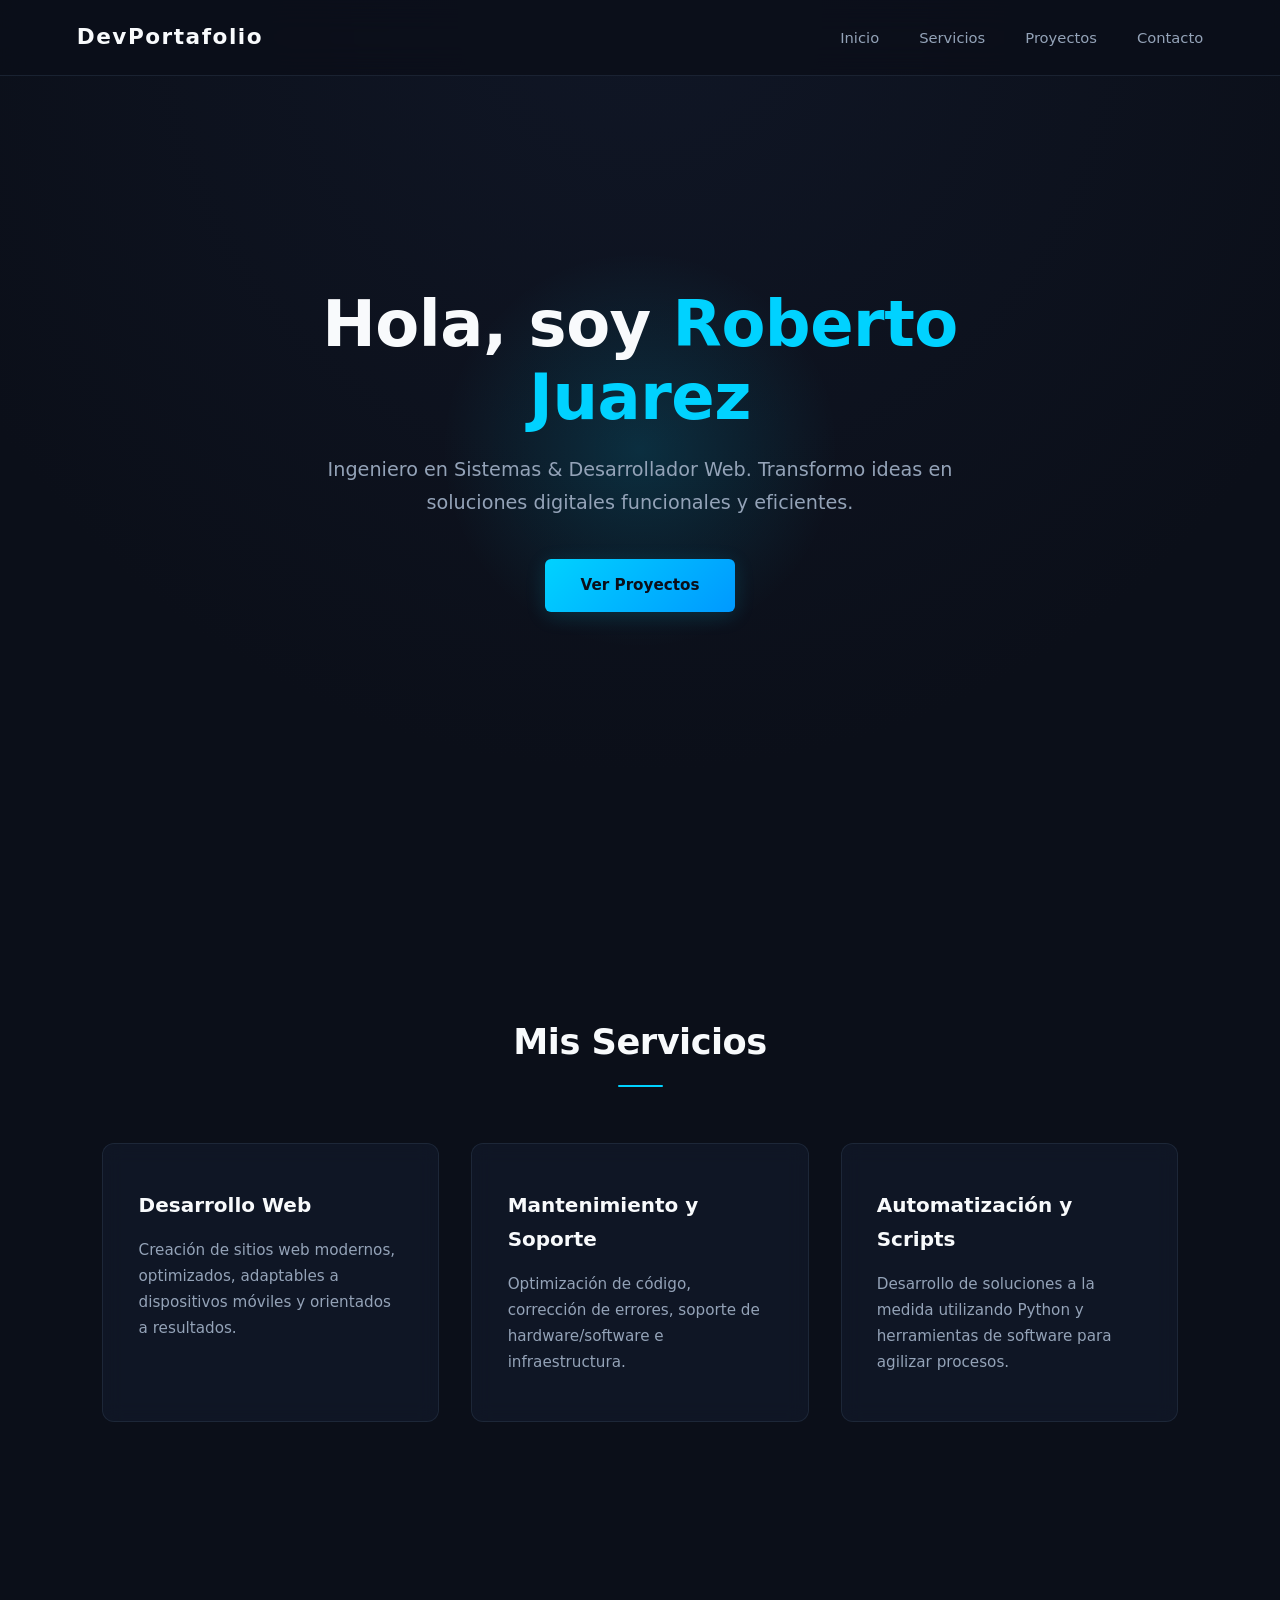
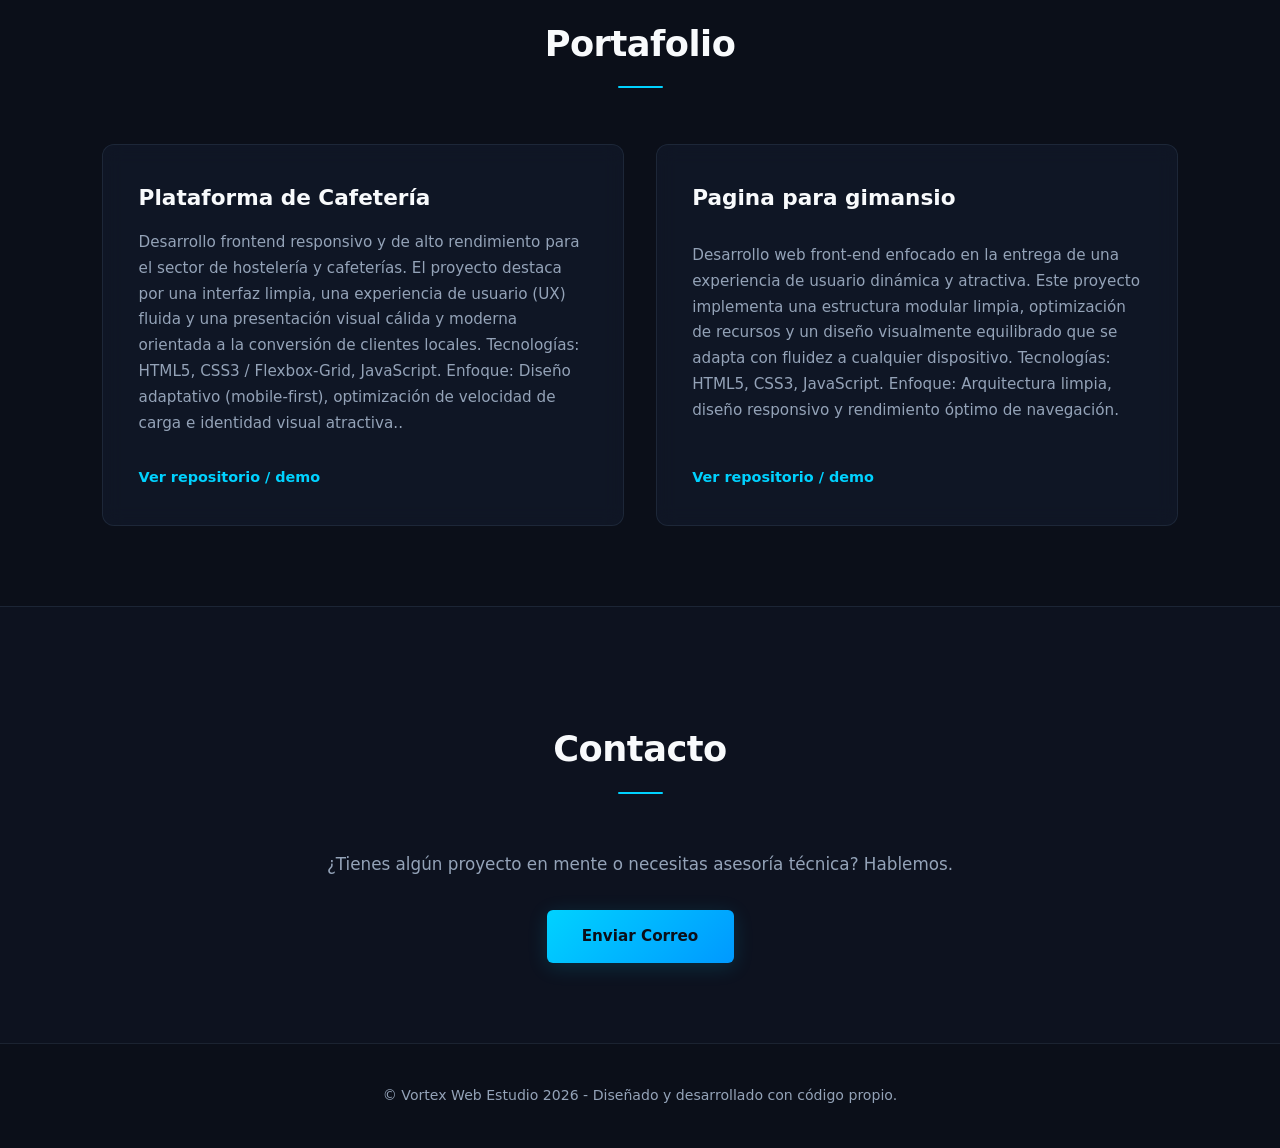
==== index.html @ 4ea83fd2 "inicio de vortex web" ====
<!DOCTYPE html>
<html lang="es">
    <head>
  <meta charset="UTF-8">
    <meta name="viewport" content="width=device-width, initial-scale=1.0">
    <meta name="description" content="Portafolio profesional y servicios de desarrollo web y soluciones tecnológicas.">
     <title> Vortex Web Estudio | Desarrollador & Servicios Web</title>  
       
     <link rel="stylesheet" href="style.css">
    </head>
    <body>
      <header>
        <div class="logo">
            <a href="#">DevPortafolio</a>
        </div>
        <nav>
            <ul>
                <li><a href="#index.html">Inicio</a></li>
                <li><a href="#servicios">Servicios</a></li>
                <li><a href="#proyectos">Proyectos</a></li>
                <li><a href="#contacto.html">Contacto</a></li>
            </ul>
        </nav>
    </header>

    <!-- 2. SECCIÓN PRINCIPAL (HERO) -->
    <section id="index.html" class="hero">
        <div class="hero-content">
            <h1>Hola, soy <span class="highlight">Roberto Juarez</span></h1>
            <p>Ingeniero en Sistemas & Desarrollador Web. Transformo ideas en soluciones digitales funcionales y eficientes.</p>
            <a href="#proyectos" class="btn">Ver Proyectos</a>
        </div>
    </section>

    <!-- 3. SECCIÓN DE SERVICIOS -->
    <section id="servicios" class="services">
        <h2>Mis Servicios</h2>
        <div class="services-grid">
            <div class="service-card">
                <h3>Desarrollo Web</h3>
                <p>Creación de sitios web modernos, optimizados, adaptables a dispositivos móviles y orientados a resultados.</p>
            </div>
            <div class="service-card">
                <h3>Mantenimiento y Soporte</h3>
                <p>Optimización de código, corrección de errores, soporte de hardware/software e infraestructura.</p>
            </div>
            <div class="service-card">
                <h3>Automatización y Scripts</h3>
                <p>Desarrollo de soluciones a la medida utilizando Python y herramientas de software para agilizar procesos.</p>
            </div>
        </div>
    </section>

    <!-- 4. SECCIÓN DE PROYECTOS / PORTAFOLIO -->
    <section id="proyectos" class="projects">
        <h2>Portafolio</h2>
        <div class="projects-grid">
            <!-- Proyecto 1 -->
            <article class="project-card">
                <h3>Plataforma de Cafetería</h3>
                <p> Desarrollo frontend responsivo y de alto rendimiento para el sector de hostelería y cafeterías. El proyecto destaca por una interfaz limpia, una experiencia de usuario (UX) fluida y una presentación visual cálida y moderna orientada a la conversión de clientes locales.

                        Tecnologías: HTML5, CSS3 / Flexbox-Grid, JavaScript.

                        Enfoque: Diseño adaptativo (mobile-first), optimización de velocidad de carga e identidad visual atractiva..</p>
                <a href="https://robertocje.github.io/cafeteria/" target="_blank">Ver repositorio / demo</a>
            </article>
            <!-- Proyecto 2 -->
            <article class="project-card">
                <h3>Pagina para gimansio</h3>
                <p>Desarrollo web front-end enfocado en la entrega de una experiencia de usuario dinámica y atractiva. Este proyecto implementa una estructura modular limpia, optimización de recursos y un diseño visualmente equilibrado que se adapta con fluidez a cualquier dispositivo.

                  Tecnologías: HTML5, CSS3, JavaScript.

                    Enfoque: Arquitectura limpia, diseño responsivo y rendimiento óptimo de navegación.</p>
                <a href="https://robertocje.github.io/proyecto-4/" target="_blank">Ver repositorio / demo</a>
            </article>
        </div>
    </section>

    <!-- 5. SECCIÓN DE CONTACTO -->
    <section id="contacto" class="contact">
        <h2>Contacto</h2>
        <p>¿Tienes algún proyecto en mente o necesitas asesoría técnica? Hablemos.</p>
        <!-- Puedes enlazar redes, correo o un formulario -->
        <a href="contacto.html" class="btn">Enviar Correo</a>
    </section>

    <!-- 6. PIE DE PÁGINA -->
    <footer>
        <p>&copy; Vortex Web Estudio 2026 - Diseñado y desarrollado con código propio.</p>
    </footer>
      </header>
    </body>
</html>
---- style.css ----
/* ==========================================
   VARIABLES DE DISEÑO (Identidad Vortex)
========================================== */
:root {
    --bg-primary: #0b0f19;                      /* Fondo base ultra oscuro y limpio */
    --bg-secondary: #131b2e;                    /* Superficies secundarias */
    --bg-card: rgba(19, 27, 46, 0.6);           /* Tarjetas con sutil transparencia */
    --bg-card-hover: rgba(27, 38, 59, 0.8);     /* Estado hover de tarjetas */
    --accent: #00d2ff;                          /* Azul tecnológico brillante */
    --accent-glow: rgba(0, 210, 255, 0.15);
    --text-main: #f8fafc;                       /* Texto principal claro */
    --text-muted: #94a3b8;                      /* Texto secundario elegante */
    --border-color: rgba(51, 65, 85, 0.4);      /* Bordes sutiles y limpios */
    --border-hover: rgba(0, 210, 255, 0.3);     /* Borde activo */
    --transition: all 0.35s cubic-bezier(0.4, 0, 0.2, 1);
}

/* ==========================================
   ESTILOS GENERALES Y RESET
========================================== */
* {
    margin: 0;
    padding: 0;
    box-sizing: border-box;
}

html {
    scroll-behavior: smooth;
}

body {
    font-family: 'Segoe UI', system-ui, -apple-system, sans-serif;
    background-color: var(--bg-primary);
    /* Fondo limpio con un degradado radial muy sutil que aporta profundidad profesional */
    background-image: radial-gradient(circle at 50% 0%, rgba(19, 27, 46, 0.6) 0%, transparent 70%);
    background-attachment: fixed;
    color: var(--text-main);
    line-height: 1.7;
    min-height: 100vh;
}

a {
    text-decoration: none;
    color: inherit;
}

ul {
    list-style: none;
}

/* ==========================================
   HEADER Y NAVEGACIÓN
========================================== */
header {
    position: fixed;
    top: 0;
    left: 0;
    width: 100%;
    display: flex;
    justify-content: space-between;
    align-items: center;
    padding: 1.2rem 6%;
    background-color: rgba(11, 15, 25, 0.85);
    backdrop-filter: blur(16px);
    -webkit-backdrop-filter: blur(16px);
    border-bottom: 1px solid var(--border-color);
    z-index: 1000;
}

.logo a {
    font-size: 1.35rem;
    font-weight: 700;
    letter-spacing: 1.5px;
    color: var(--text-main);
}

.logo a span {
    color: var(--accent);
}

nav ul {
    display: flex;
    gap: 2.5rem;
}

nav a {
    font-size: 0.92rem;
    font-weight: 500;
    color: var(--text-muted);
    transition: var(--transition);
}

nav a:hover {
    color: var(--accent);
}

/* ==========================================
   SECCIÓN HERO (PRINCIPAL)
========================================== */
.hero {
    min-height: 100vh;
    display: flex;
    align-items: center;
    justify-content: center;
    text-align: center;
    padding: 0 1.5rem;
    position: relative;
}

.hero::after {
    content: '';
    position: absolute;
    width: 400px;
    height: 400px;
    background: radial-gradient(circle, var(--accent-glow) 0%, transparent 70%);
    top: 50%;
    left: 50%;
    transform: translate(-50%, -50%);
    z-index: -1;
    pointer-events: none;
}

.hero-content {
    max-width: 850px;
}

.hero h1 {
    font-size: clamp(2.5rem, 5vw, 4.2rem);
    font-weight: 800;
    margin-bottom: 1.2rem;
    line-height: 1.15;
    letter-spacing: -0.5px;
}

.highlight {
    color: var(--accent);
}

.hero p {
    font-size: clamp(1rem, 2vw, 1.2rem);
    color: var(--text-muted);
    margin-bottom: 2.5rem;
    max-width: 650px;
    margin-left: auto;
    margin-right: auto;
}

/* Botones con estilo ejecutivo */
.btn {
    display: inline-block;
    padding: 0.85rem 2.2rem;
    background: linear-gradient(135deg, #00d2ff, #0099ff);
    color: #0b0f19;
    font-weight: 600;
    font-size: 0.95rem;
    border-radius: 6px;
    box-shadow: 0 4px 20px var(--accent-glow);
    transition: var(--transition);
}

.btn:hover {
    transform: translateY(-2px);
    box-shadow: 0 6px 25px rgba(0, 210, 255, 0.35);
    filter: brightness(1.05);
}

/* ==========================================
   SECCIONES GENERALES (SERVICIOS Y PROYECTOS)
========================================== */
section {
    padding: 7rem 8% 5rem;
}

section h2 {
    text-align: center;
    font-size: 2.2rem;
    margin-bottom: 3.5rem;
    font-weight: 700;
    letter-spacing: -0.5px;
    position: relative;
}

section h2::after {
    content: '';
    display: block;
    width: 45px;
    height: 2px;
    background-color: var(--accent);
    margin: 0.8rem auto 0;
    border-radius: 2px;
}

/* Grid de Servicios */
.services-grid {
    display: grid;
    grid-template-columns: repeat(auto-fit, minmax(300px, 1fr));
    gap: 2rem;
}

.service-card {
    background-color: var(--bg-card);
    backdrop-filter: blur(10px);
    -webkit-backdrop-filter: blur(10px);
    padding: 2.8rem 2.2rem;
    border-radius: 12px;
    border: 1px solid var(--border-color);
    transition: var(--transition);
}

.service-card:hover {
    background-color: var(--bg-card-hover);
    border-color: var(--border-hover);
    transform: translateY(-4px);
    box-shadow: 0 12px 35px rgba(0, 0, 0, 0.4);
}

.service-card h3 {
    font-size: 1.25rem;
    margin-bottom: 1rem;
    color: var(--text-main);
    font-weight: 600;
}

.service-card p {
    color: var(--text-muted);
    font-size: 0.95rem;
}

/* Grid de Proyectos / Portafolio */
.projects-grid {
    display: grid;
    grid-template-columns: repeat(auto-fit, minmax(340px, 1fr));
    gap: 2rem;
}

.project-card {
    background-color: var(--bg-card);
    backdrop-filter: blur(10px);
    -webkit-backdrop-filter: blur(10px);
    border: 1px solid var(--border-color);
    border-radius: 12px;
    padding: 2.2rem;
    transition: var(--transition);
    display: flex;
    flex-direction: column;
    justify-content: space-between;
}

.project-card:hover {
    background-color: var(--bg-card-hover);
    border-color: var(--border-hover);
    transform: translateY(-4px);
    box-shadow: 0 12px 35px rgba(0, 0, 0, 0.4);
}

.project-card h3 {
    font-size: 1.35rem;
    margin-bottom: 0.8rem;
    font-weight: 600;
}

.project-card p {
    color: var(--text-muted);
    margin-bottom: 1.8rem;
    font-size: 0.95rem;
}

.project-card a {
    color: var(--accent);
    font-weight: 600;
    font-size: 0.9rem;
    display: inline-flex;
    align-items: center;
    gap: 0.4rem;
    transition: var(--transition);
}

.project-card a:hover {
    opacity: 0.8;
    transform: translateX(3px);
}

/* ==========================================
   SECCIÓN CONTACTO
========================================== */
.contact {
    text-align: center;
    background-color: rgba(19, 27, 46, 0.3);
    border-top: 1px solid var(--border-color);
}

.contact p {
    color: var(--text-muted);
    margin-bottom: 2rem;
    font-size: 1.05rem;
}

/* ==========================================
   FOOTER
========================================== */
footer {
    text-align: center;
    padding: 2.5rem;
    background-color: var(--bg-primary);
    border-top: 1px solid var(--border-color);
    color: var(--text-muted);
    font-size: 0.88rem;
}

/* ==========================================
   RESPONSIVE DESIGN (MÓVILES)
========================================== */
@media (max-width: 768px) {
    nav ul {
        display: none;
    }
    
    header {
        justify-content: center;
    }
    
    section {
        padding: 5rem 6% 3rem;
    }
}
.contact-section {
    padding: 60px 20px;
    background-color: #f9fafb;
    font-family: 'Segoe UI', Tahoma, Geneva, Verdana, sans-serif;
    color: #1f2937;
}

.contact-container {
    max-width: 600px;
    margin: 0 auto;
    background: #ffffff;
    padding: 40px;
    border-radius: 12px;
    box-shadow: 0 4px 20px rgba(0, 0, 0, 0.05);
}

.contact-header {
    text-align: center;
    margin-bottom: 30px;
}

.contact-header h2 {
    font-size: 2rem;
    color: #111827;
    margin-bottom: 10px;
}

.contact-header p {
    color: #6b7280;
    font-size: 0.95rem;
    line-height: 1.5;
}

.contact-form .form-group {
    margin-bottom: 20px;
}

.contact-form label {
    display: block;
    font-weight: 600;
    font-size: 0.9rem;
    margin-bottom: 8px;
    color: #374151;
}

.contact-form input,
.contact-form textarea {
    width: 100%;
    padding: 12px 15px;
    border: 1px solid #d1d5db;
    border-radius: 8px;
    font-size: 1rem;
    color: #1f2937;
    background-color: #fff;
    transition: border-color 0.3s ease, box-shadow 0.3s ease;
    box-sizing: border-box;
}

.contact-form input:focus,
.contact-form textarea:focus {
    outline: none;
    border-color: #2563eb;
    box-shadow: 0 0 0 3px rgba(37, 99, 235, 0.15);
}

.btn-submit {
    width: 100%;
    background-color: #2563eb;
    color: #ffffff;
    border: none;
    padding: 14px;
    font-size: 1rem;
    font-weight: 600;
    border-radius: 8px;
    cursor: pointer;
    transition: background-color 0.3s ease;
}

.btn-submit:hover {
    background-color: #1d4ed8;
}

/* Responsividad para pantallas pequeñas */
@media (max-width: 640px) {
    .contact-container {
        padding: 20px;
    }
}
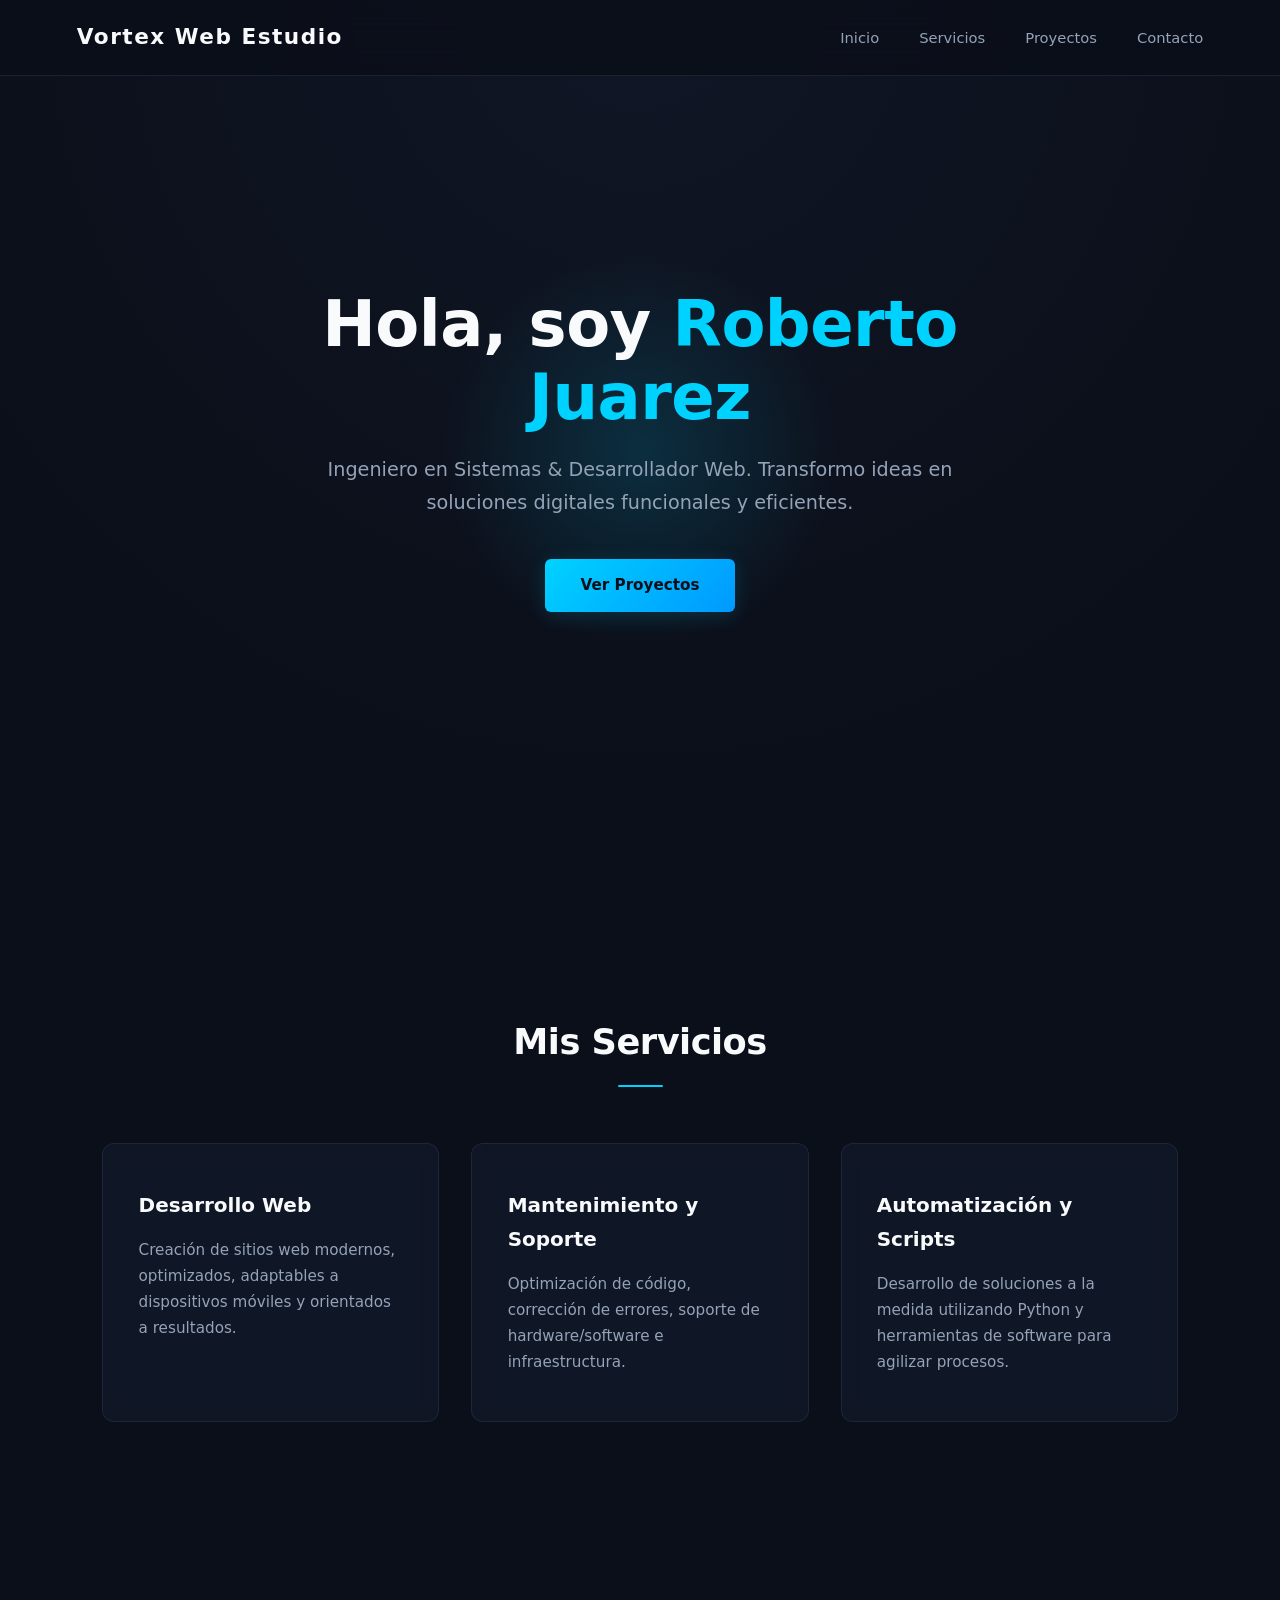
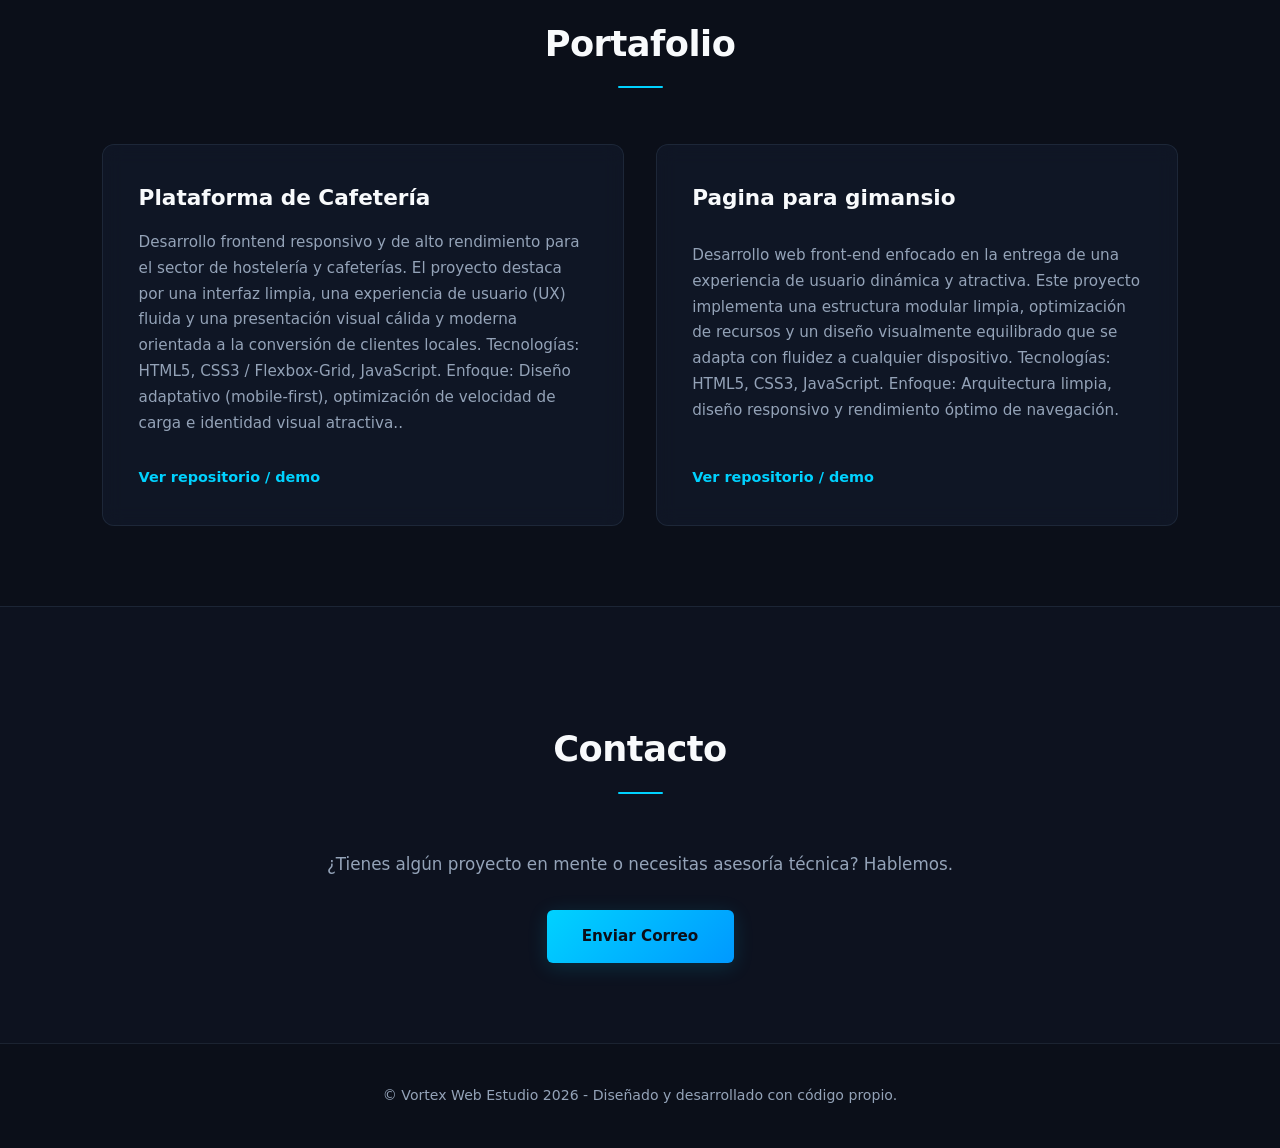
==== commit 5e6d24e8: "nuevo nombre" ====
--- a/index.html
+++ b/index.html
@@ -11,7 +11,7 @@
     <body>
       <header>
         <div class="logo">
-            <a href="#">DevPortafolio</a>
+            <a href="#">Vortex Web Estudio</a>
         </div>
         <nav>
             <ul>
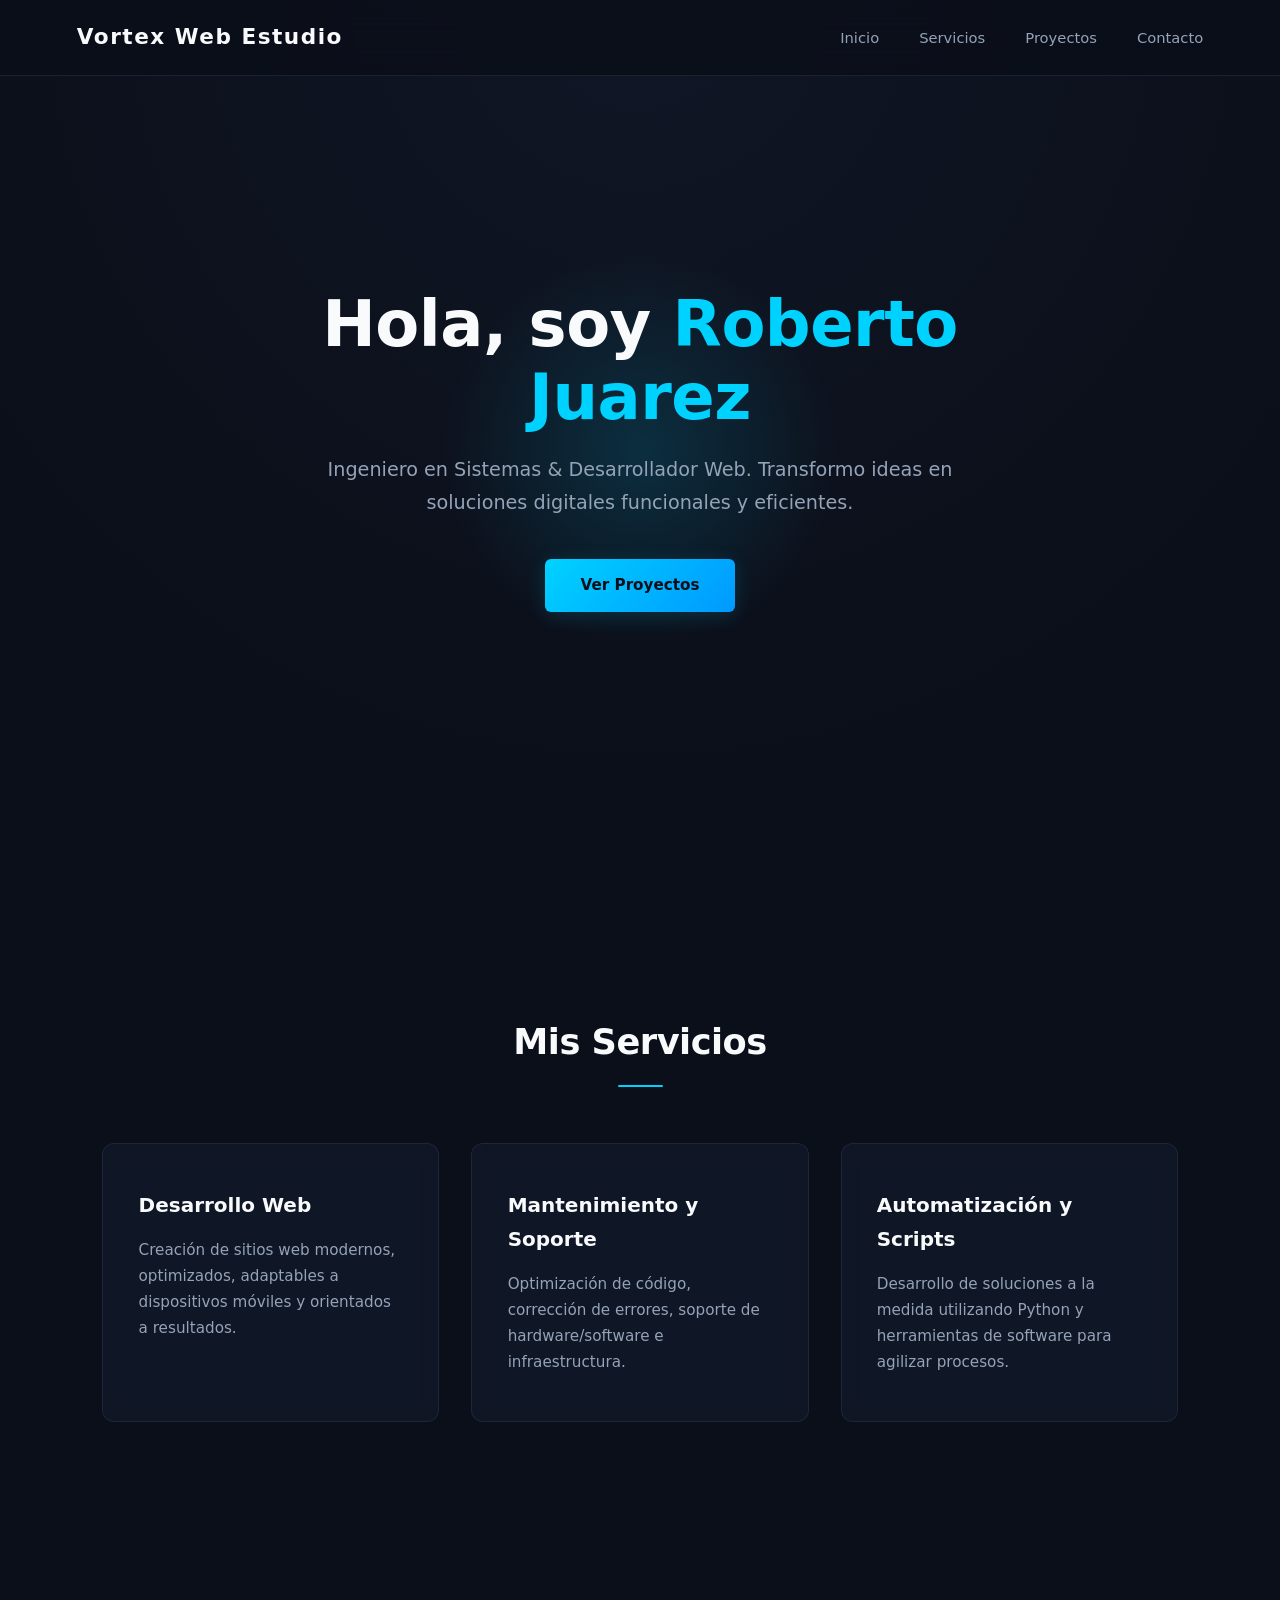
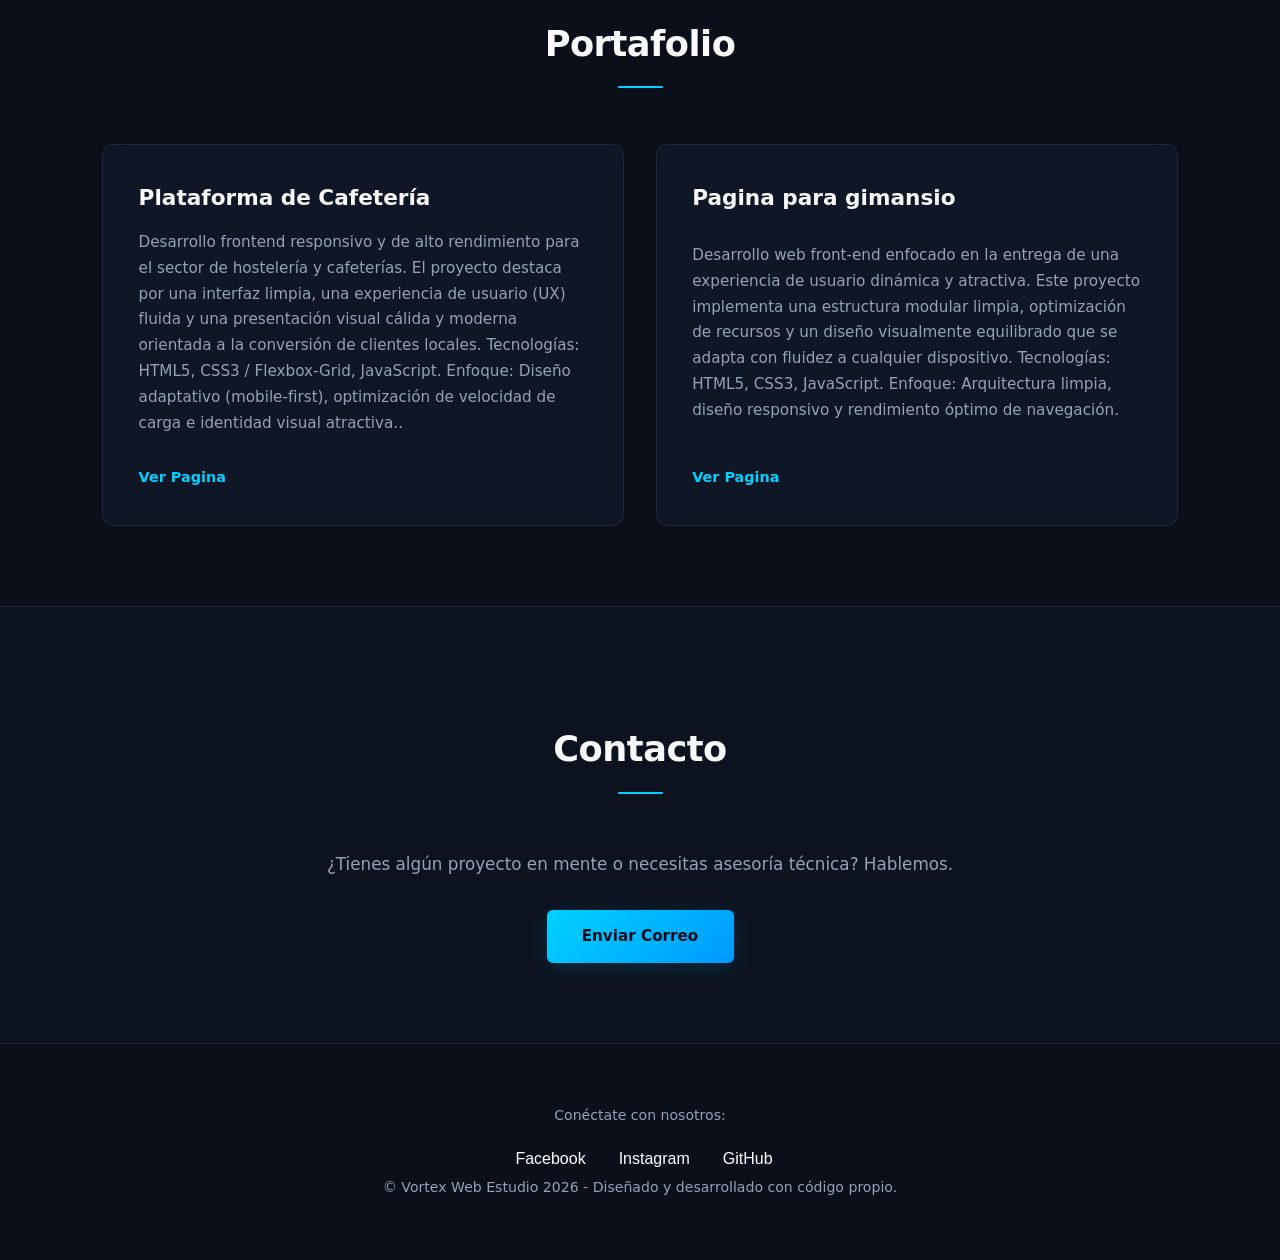
==== commit 63101fe4: "Incorporacion de links para redes sociales" ====
--- a/index.html
+++ b/index.html
@@ -15,10 +15,10 @@
         </div>
         <nav>
             <ul>
-                <li><a href="#index.html">Inicio</a></li>
+                <li><a href="index.html">Inicio</a></li>
                 <li><a href="#servicios">Servicios</a></li>
                 <li><a href="#proyectos">Proyectos</a></li>
-                <li><a href="#contacto.html">Contacto</a></li>
+                <li><a href="contacto.html" >Contacto</a></li>
             </ul>
         </nav>
     </header>
@@ -63,7 +63,7 @@
                         Tecnologías: HTML5, CSS3 / Flexbox-Grid, JavaScript.
 
                         Enfoque: Diseño adaptativo (mobile-first), optimización de velocidad de carga e identidad visual atractiva..</p>
-                <a href="https://robertocje.github.io/cafeteria/" target="_blank">Ver repositorio / demo</a>
+                <a href="https://robertocje.github.io/cafeteria/" target="_blank">Ver Pagina</a>
             </article>
             <!-- Proyecto 2 -->
             <article class="project-card">
@@ -73,7 +73,7 @@
                   Tecnologías: HTML5, CSS3, JavaScript.
 
                     Enfoque: Arquitectura limpia, diseño responsivo y rendimiento óptimo de navegación.</p>
-                <a href="https://robertocje.github.io/proyecto-4/" target="_blank">Ver repositorio / demo</a>
+                <a href="https://robertocje.github.io/proyecto-4/" target="_blank">Ver Pagina</a>
             </article>
         </div>
     </section>
@@ -88,6 +88,24 @@
 
     <!-- 6. PIE DE PÁGINA -->
     <footer>
+      <div class="social-section">
+                <p>Conéctate con nosotros:</p>
+                <div class="social-links">
+                    <!-- Enlace a Facebook -->
+                    <a href="https://www.facebook.com/profile.php?id=61594541106682" target="_blank" rel="noopener noreferrer" class="social-icon facebook" aria-label="Facebook">
+                        <i class="fa-brands fa-facebook"></i> Facebook
+                    </a>
+                    
+                    <!-- Enlace a Instagram -->
+                    <a href="https://www.instagram.com/vortexwebestudio/" target="_blank" rel="noopener noreferrer" class="social-icon instagram" aria-label="Instagram">
+                        <i class="fa-brands fa-instagram"></i> Instagram
+                    </a>
+                    
+                    <!-- Enlace a GitHub -->
+                    <a href="https://github.com/RobertoCje" target="_blank" rel="noopener noreferrer" class="social-icon github" aria-label="GitHub">
+                        <i class="fa-brands fa-github"></i> GitHub
+                    </a>
+                </div>
         <p>&copy; Vortex Web Estudio 2026 - Diseñado y desarrollado con código propio.</p>
     </footer>
       </header>
--- a/style.css
+++ b/style.css
@@ -410,4 +410,42 @@
     .contact-container {
         padding: 20px;
     }
+}
+/* Asegurar visibilidad y diseño elegante para los iconos sociales */
+.social-section {
+    text-align: center;
+    padding: 20px 0;
+}
+
+.social-links {
+    display: flex;
+    justify-content: center;
+    gap: 25px;
+    margin-top: 10px;
+}
+
+.social-links a {
+    color: #ffffff; /* Color blanco para que Resalte */
+    text-decoration: none;
+    font-size: 1rem;
+    font-family: sans-serif;
+    transition: color 0.3s ease;
+}
+
+.social-links a i {
+    margin-right: 8px;
+    font-size: 1.4rem; /* Tamaño del icono */
+}
+
+/* Colores personalizados al pasar el mouse por encima */
+.social-links a.facebook:hover {
+    color: #1877f2; /* Azul Facebook */
+}
+
+.social-links a.instagram:hover {
+    color: #e4405f; /* Rosa/Rojo Instagram */
+}
+
+.social-links a.github:hover {
+    color: #f0f6fc; /* Blanco claro GitHub */
 }
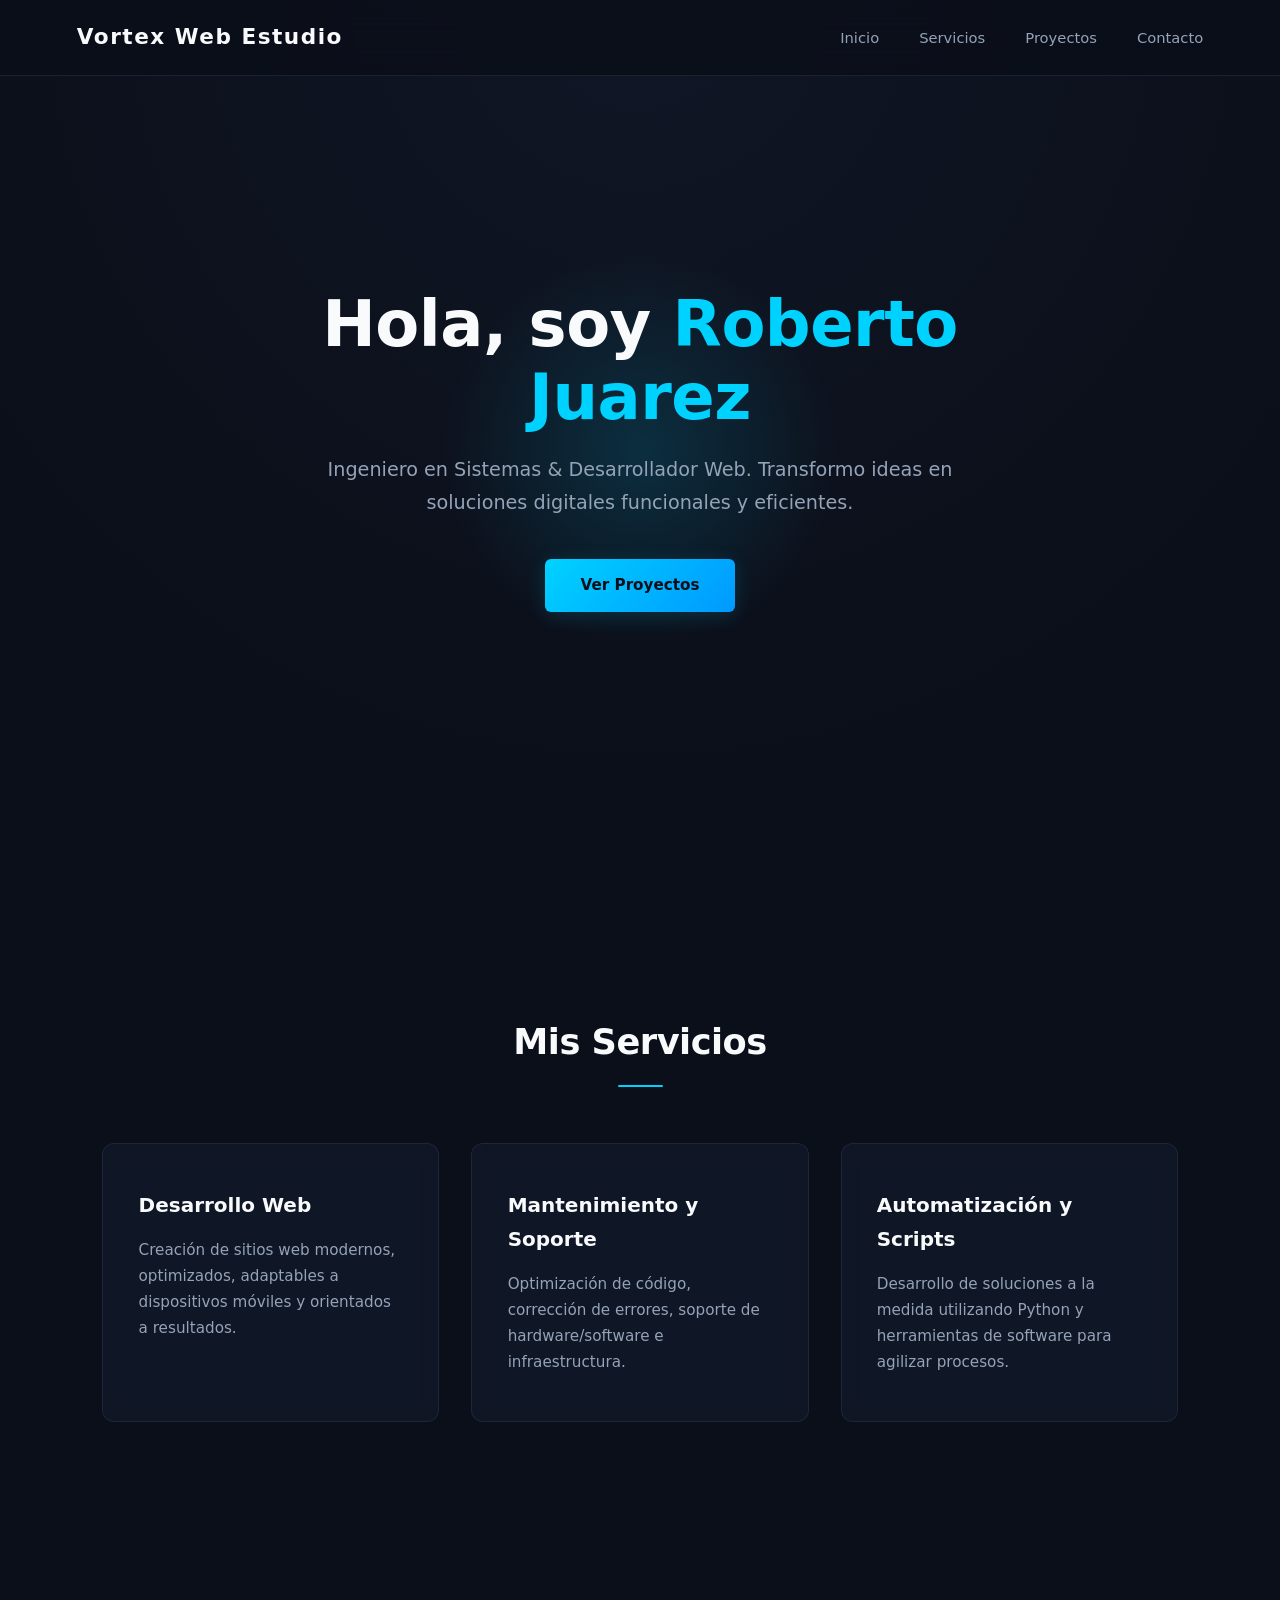
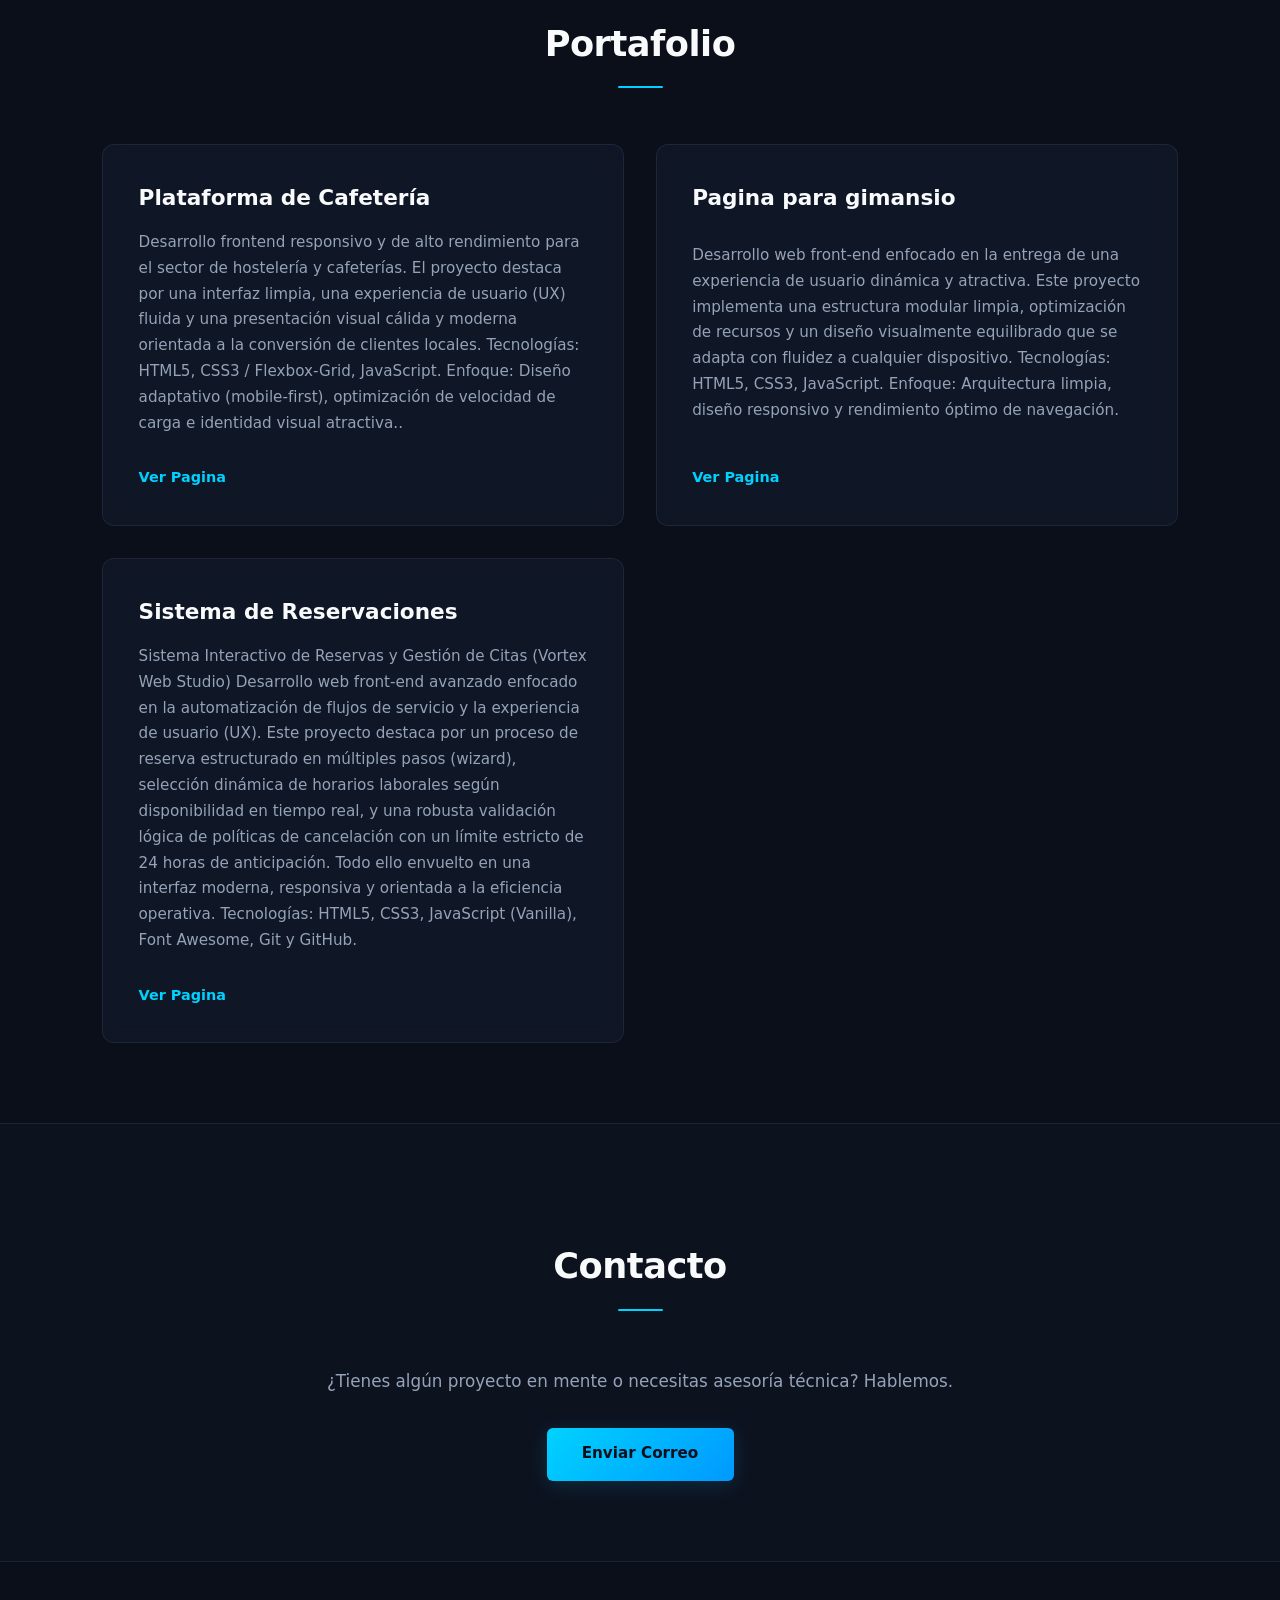
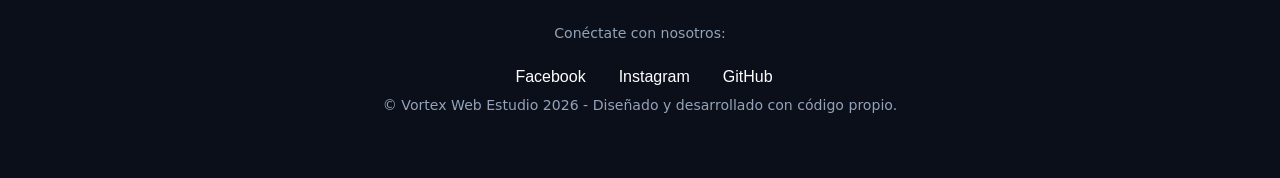
==== commit 20c0704f: "integracion del link para el sistema de reservaciones" ====
--- a/index.html
+++ b/index.html
@@ -75,6 +75,15 @@
                     Enfoque: Arquitectura limpia, diseño responsivo y rendimiento óptimo de navegación.</p>
                 <a href="https://robertocje.github.io/proyecto-4/" target="_blank">Ver Pagina</a>
             </article>
+            <!-- Proyecto 3 -->
+            <article class="project-card">
+                <h3>Sistema de Reservaciones</h3>
+                <p>Sistema Interactivo de Reservas y Gestión de Citas (Vortex Web Studio)
+
+Desarrollo web front-end avanzado enfocado en la automatización de flujos de servicio y la experiencia de usuario (UX). Este proyecto destaca por un proceso de reserva estructurado en múltiples pasos (wizard), selección dinámica de horarios laborales según disponibilidad en tiempo real, y una robusta validación lógica de políticas de cancelación con un límite estricto de 24 horas de anticipación. Todo ello envuelto en una interfaz moderna, responsiva y orientada a la eficiencia operativa.
+
+Tecnologías: HTML5, CSS3, JavaScript (Vanilla), Font Awesome, Git y GitHub.</p>
+                <a href="https://robertocje.github.io/sistema-_citas/" target="_blank">Ver Pagina</a>
         </div>
     </section>
 
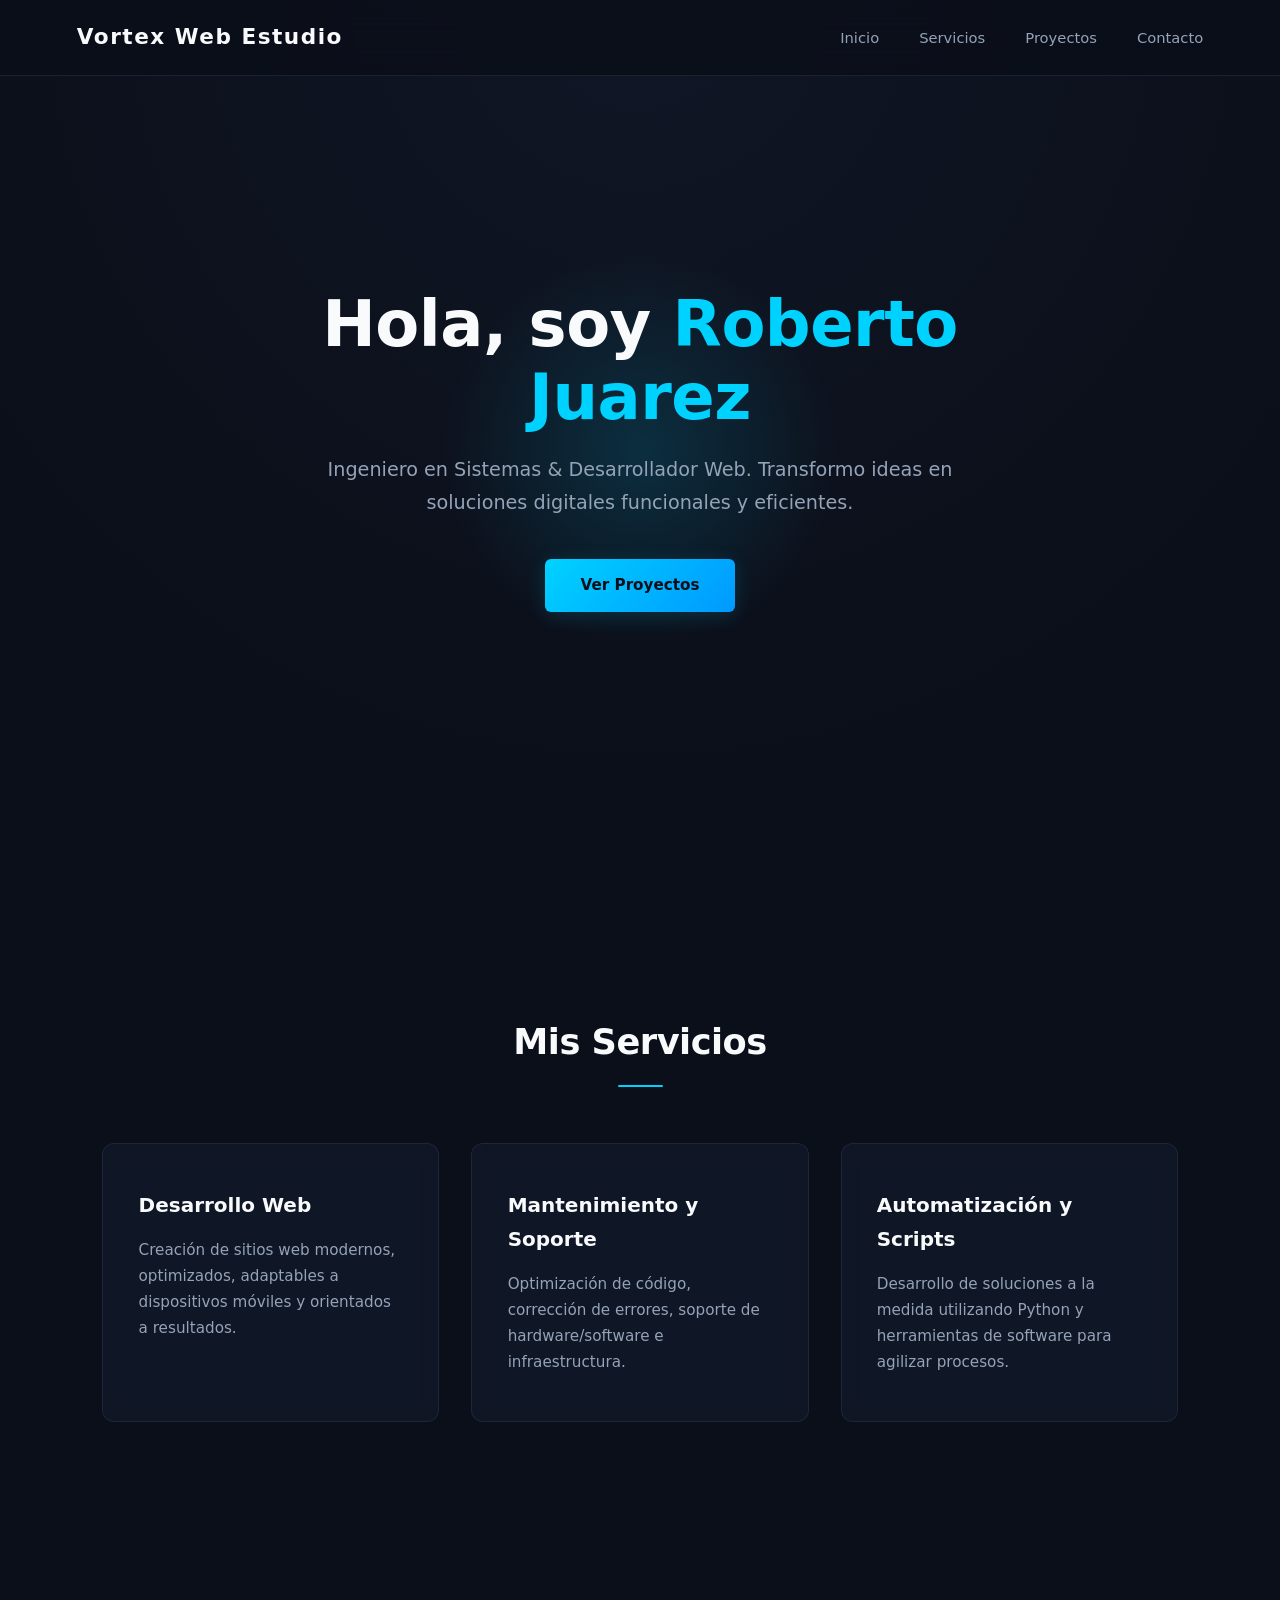
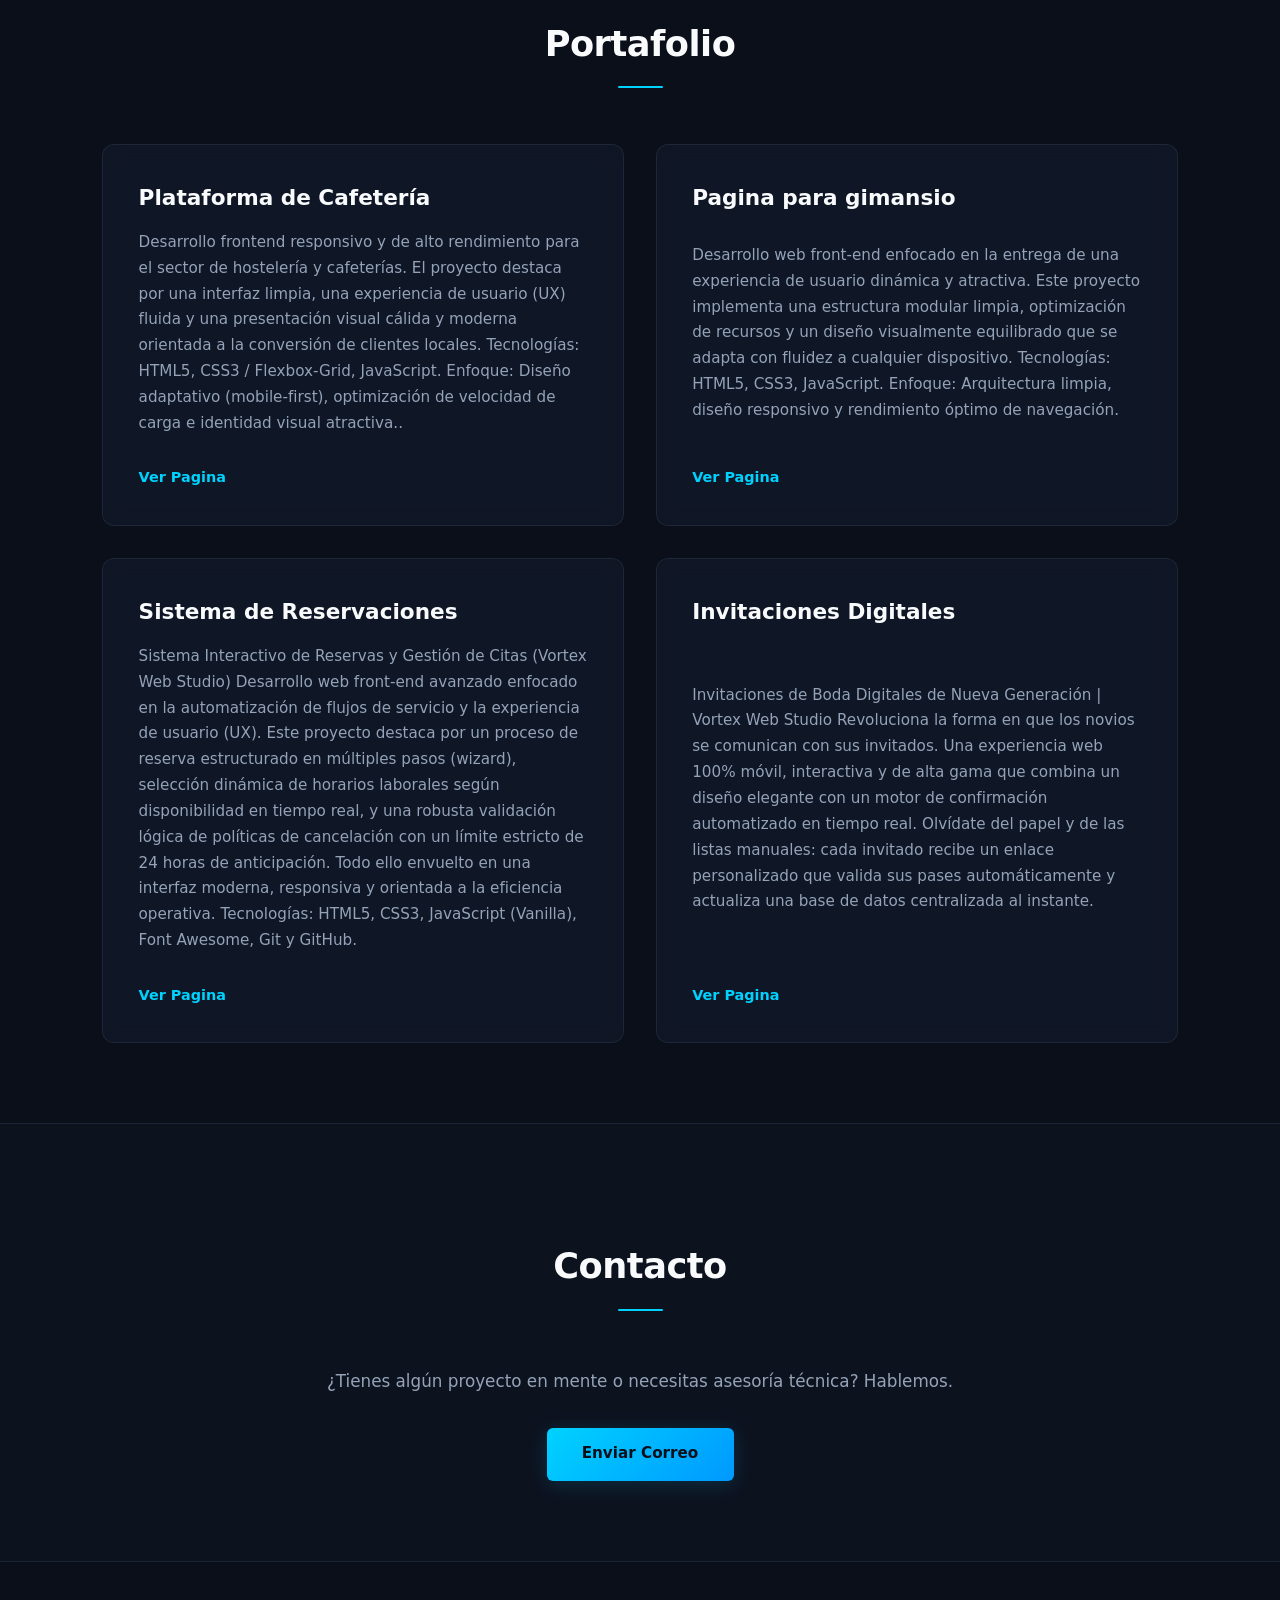
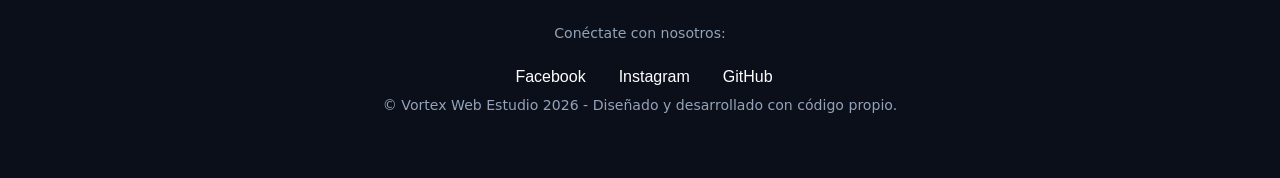
==== commit b812de32: "integracion de proyecto de invitaciones" ====
--- a/index.html
+++ b/index.html
@@ -84,8 +84,16 @@
 
 Tecnologías: HTML5, CSS3, JavaScript (Vanilla), Font Awesome, Git y GitHub.</p>
                 <a href="https://robertocje.github.io/sistema-_citas/" target="_blank">Ver Pagina</a>
+            </article>
+             <article class="project-card">
+            <h3>Invitaciones Digitales</h3>
+            <p>Invitaciones de Boda Digitales de Nueva Generación | Vortex Web Studio
+Revoluciona la forma en que los novios se comunican con sus invitados. Una experiencia web 100% móvil, interactiva y de alta gama que combina un diseño elegante con un motor de confirmación automatizado en tiempo real. Olvídate del papel y de las listas manuales: cada invitado recibe un enlace personalizado que valida sus pases automáticamente y actualiza una base de datos centralizada al instante.</p>
+            <a href="https://robertocje.github.io/Invitaciones-digitales/" target="_blank">Ver Pagina</a>
+        </article>
+
         </div>
-    </section>
+           </section>
 
     <!-- 5. SECCIÓN DE CONTACTO -->
     <section id="contacto" class="contact">
@@ -117,6 +125,5 @@
                 </div>
         <p>&copy; Vortex Web Estudio 2026 - Diseñado y desarrollado con código propio.</p>
     </footer>
-      </header>
     </body>
 </html>
